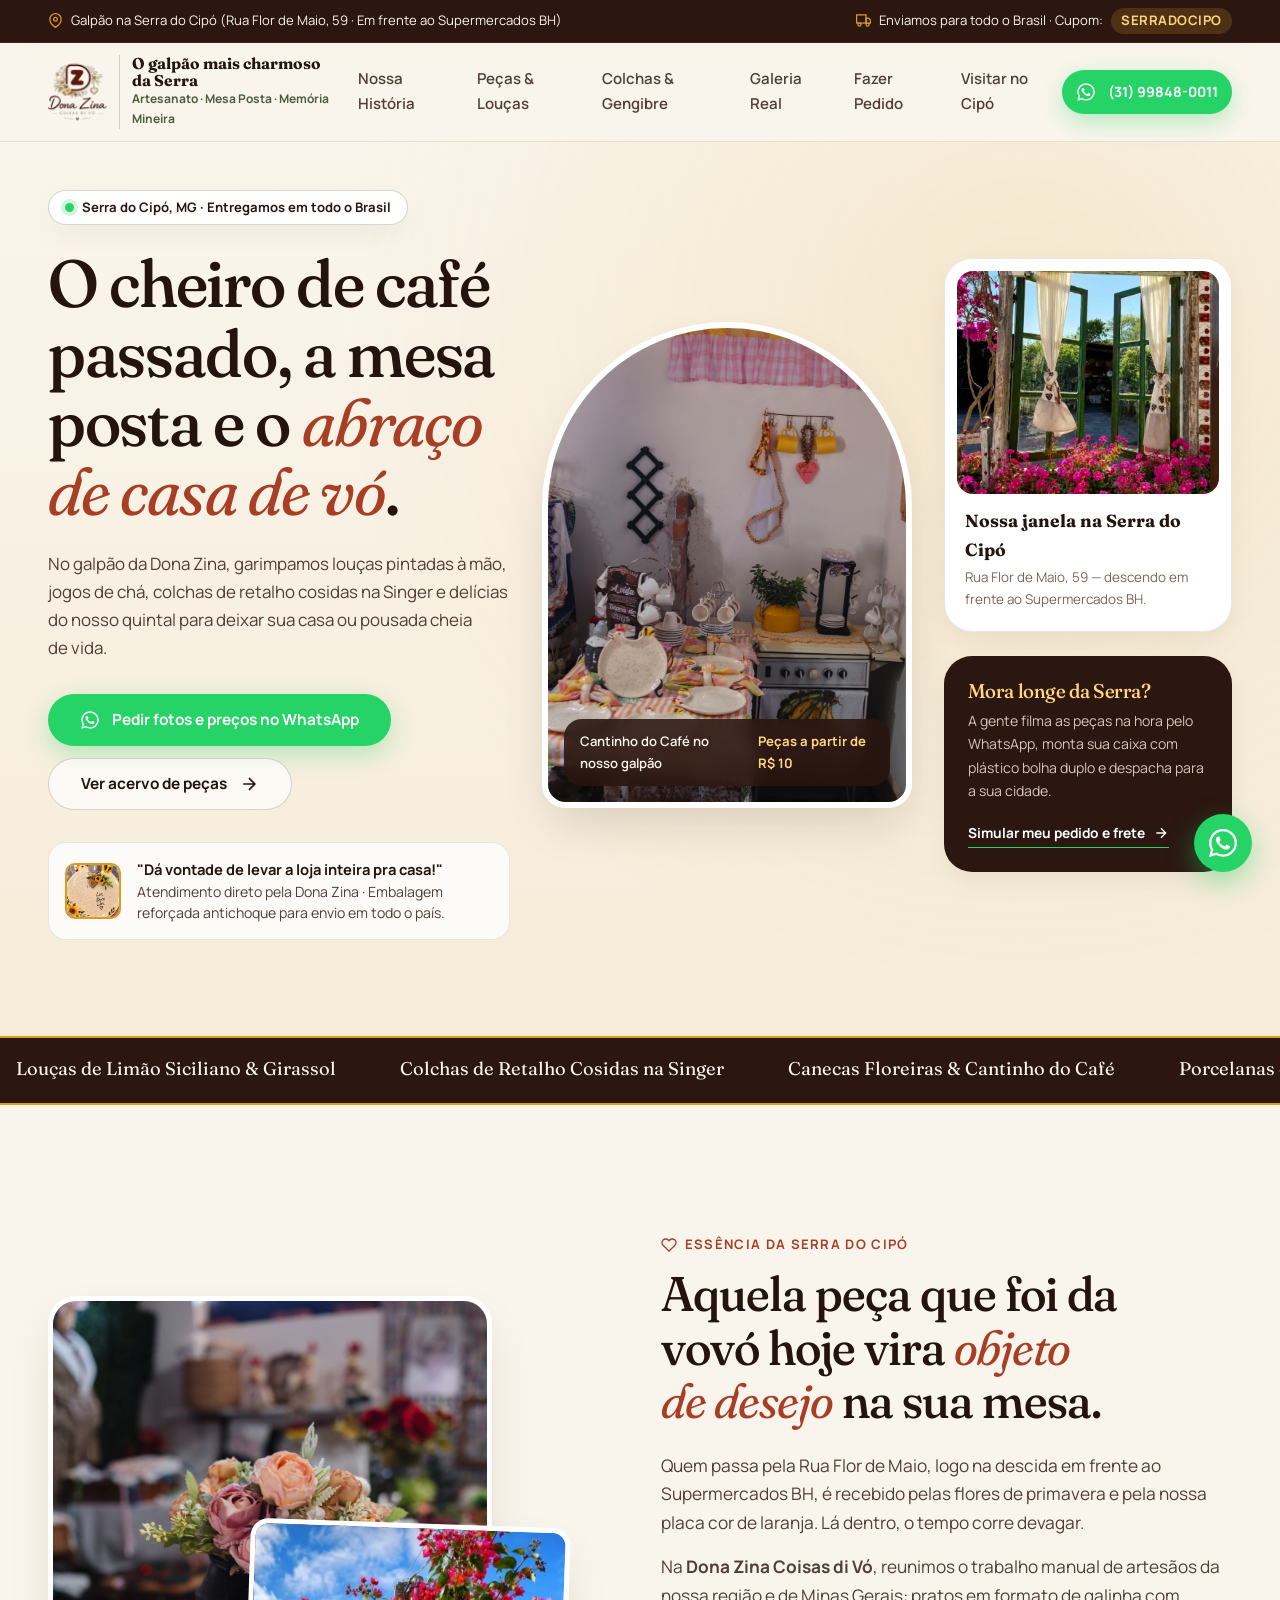
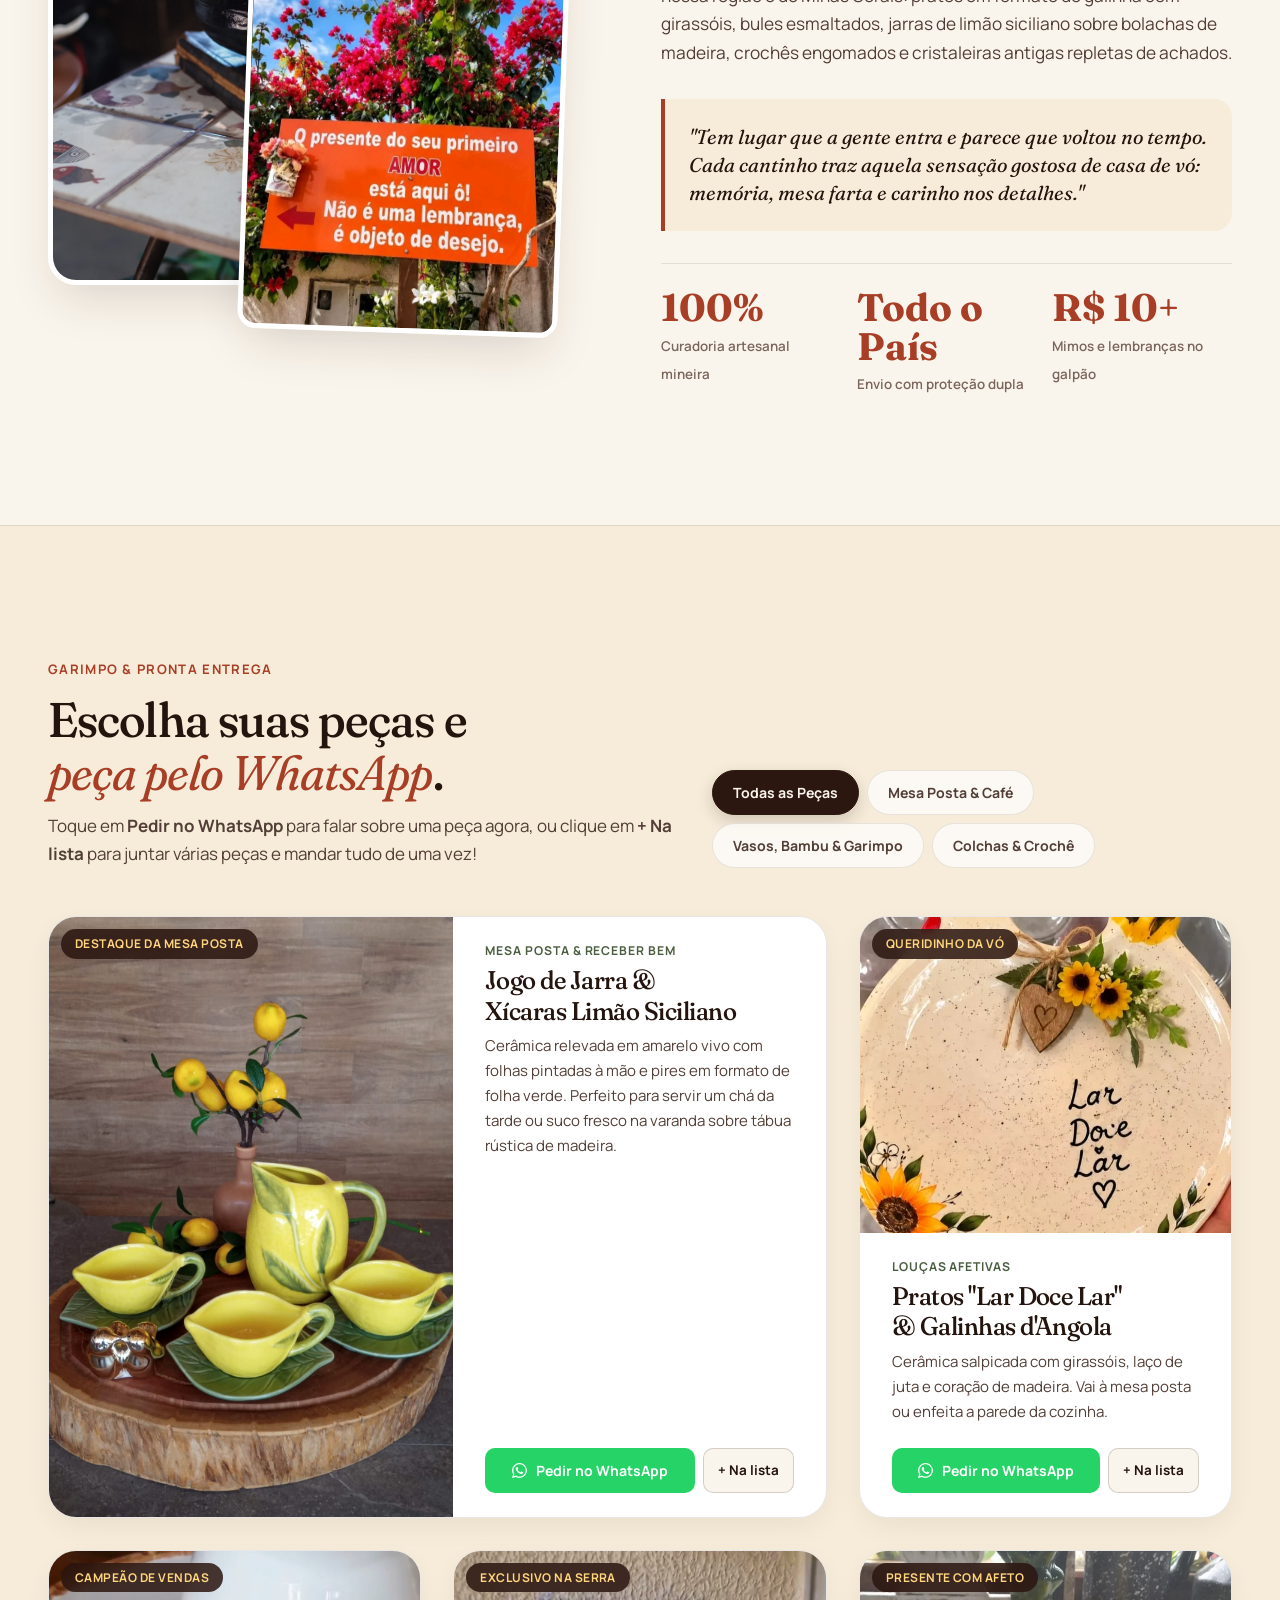
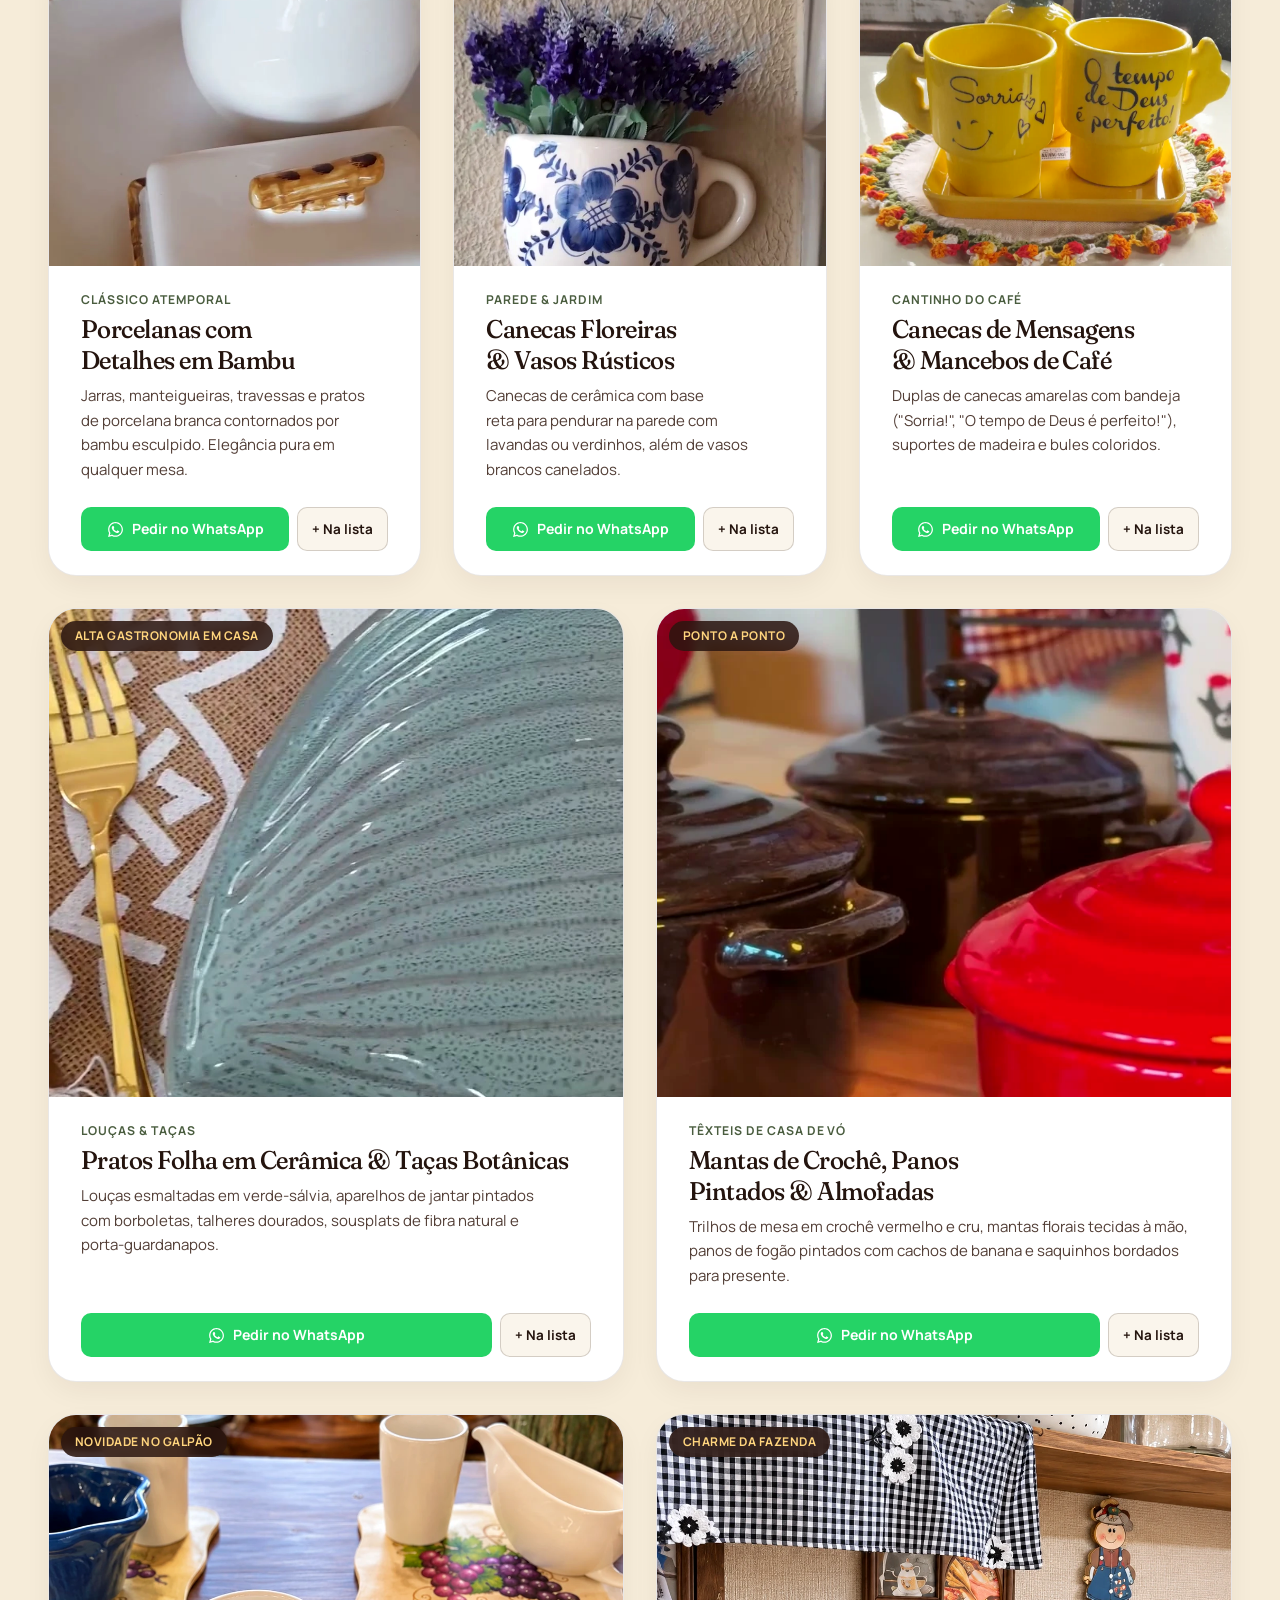
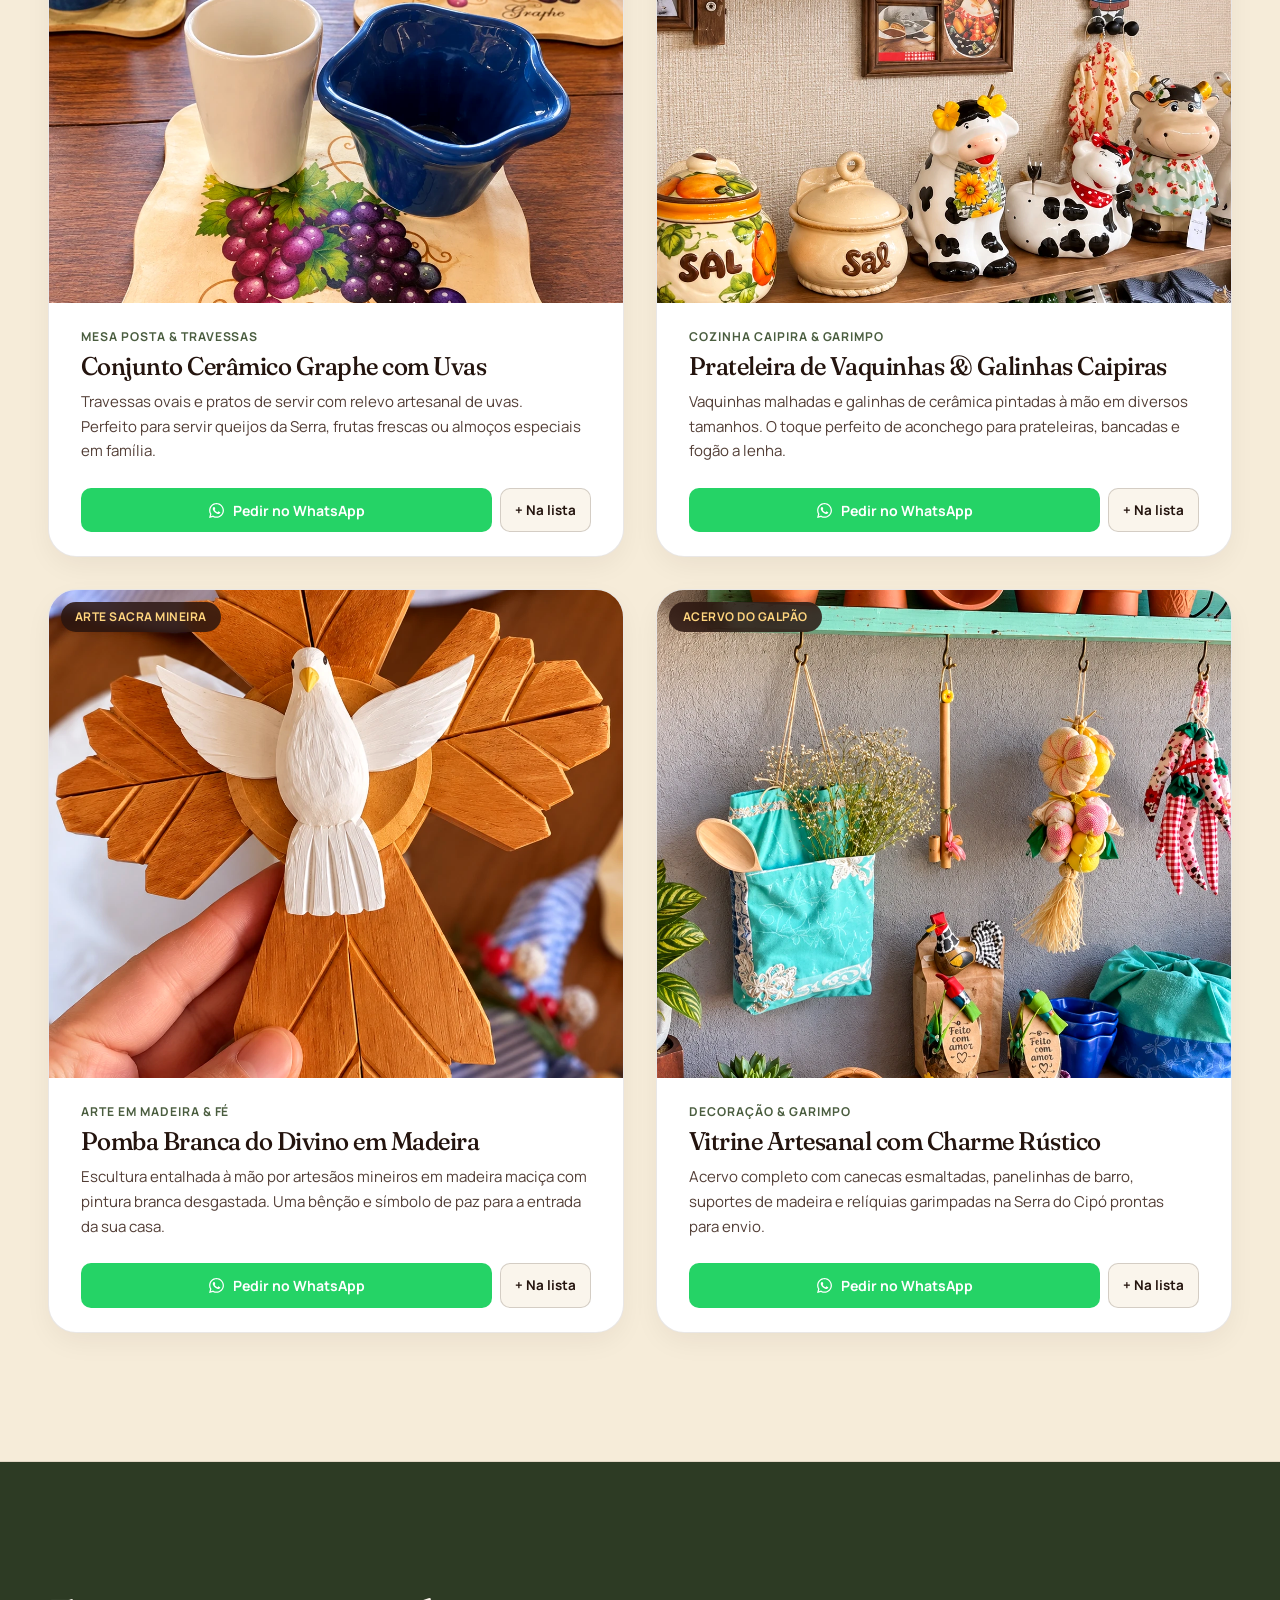
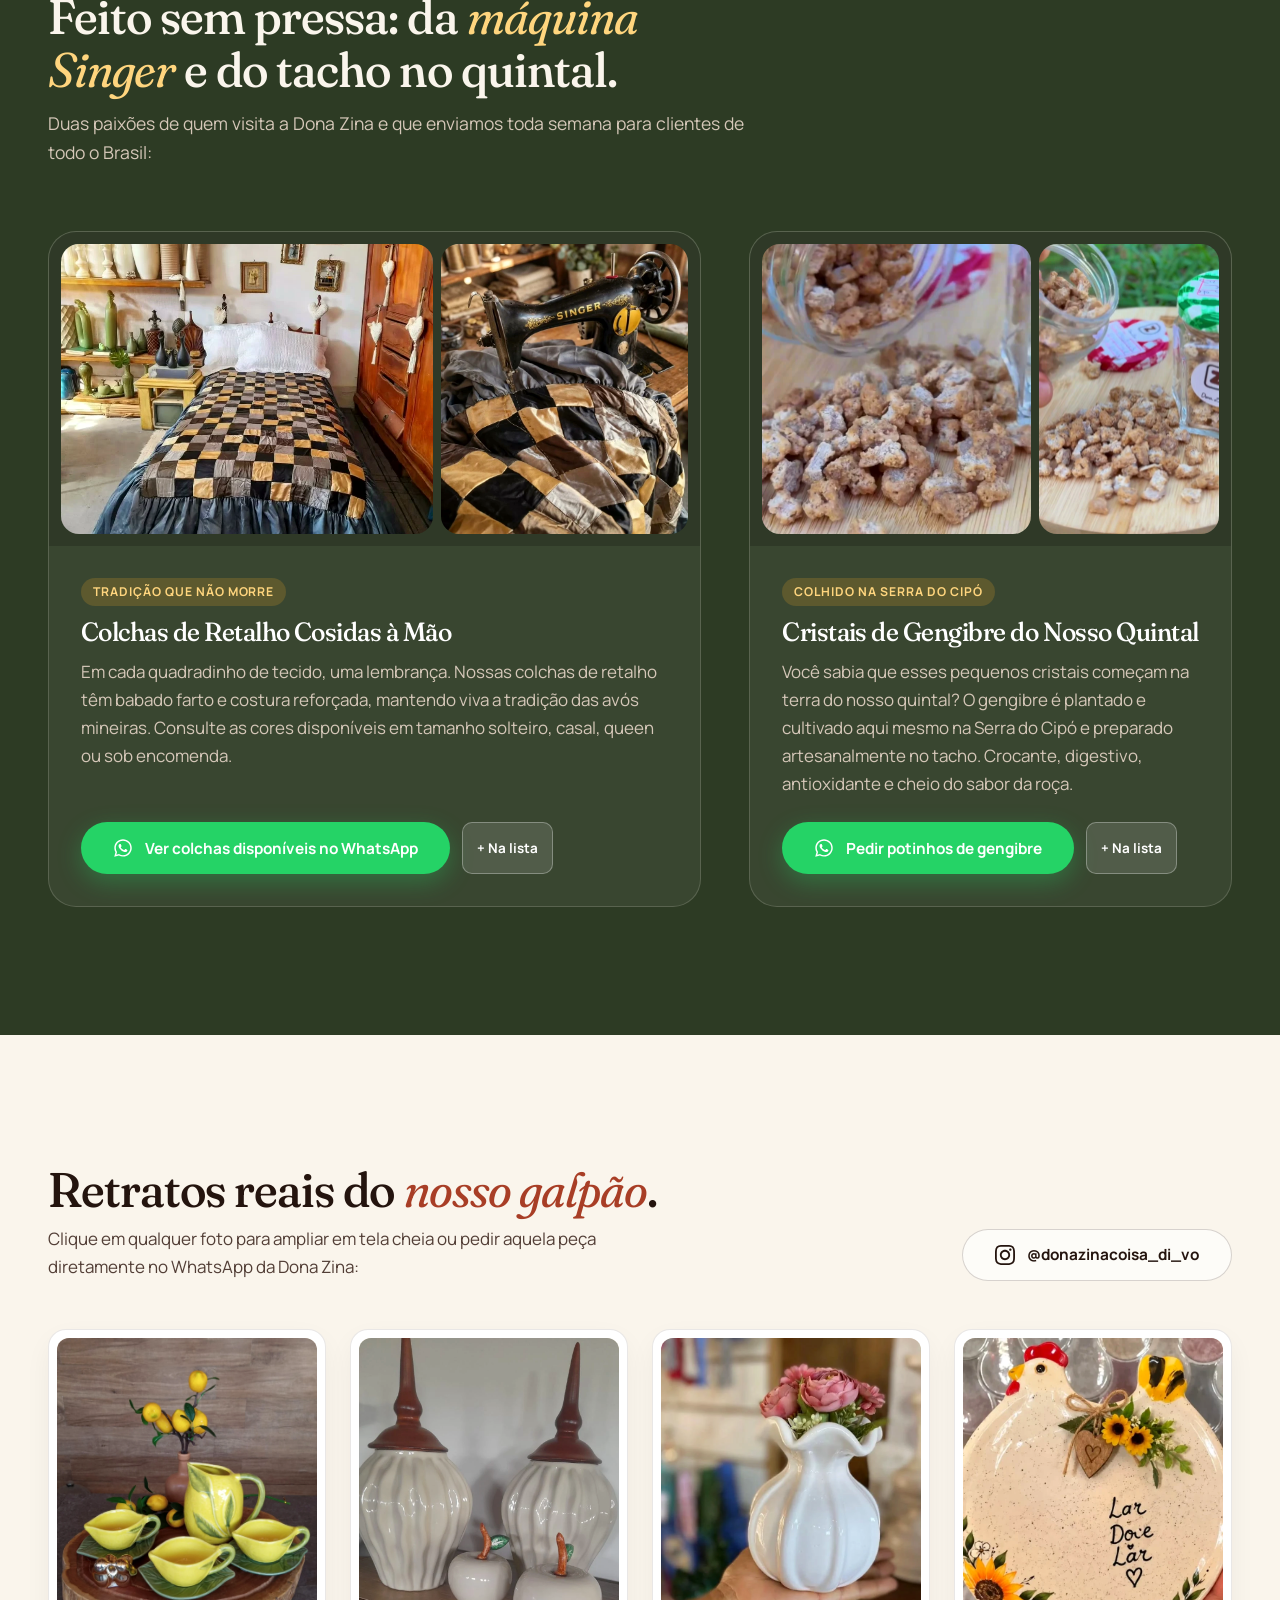
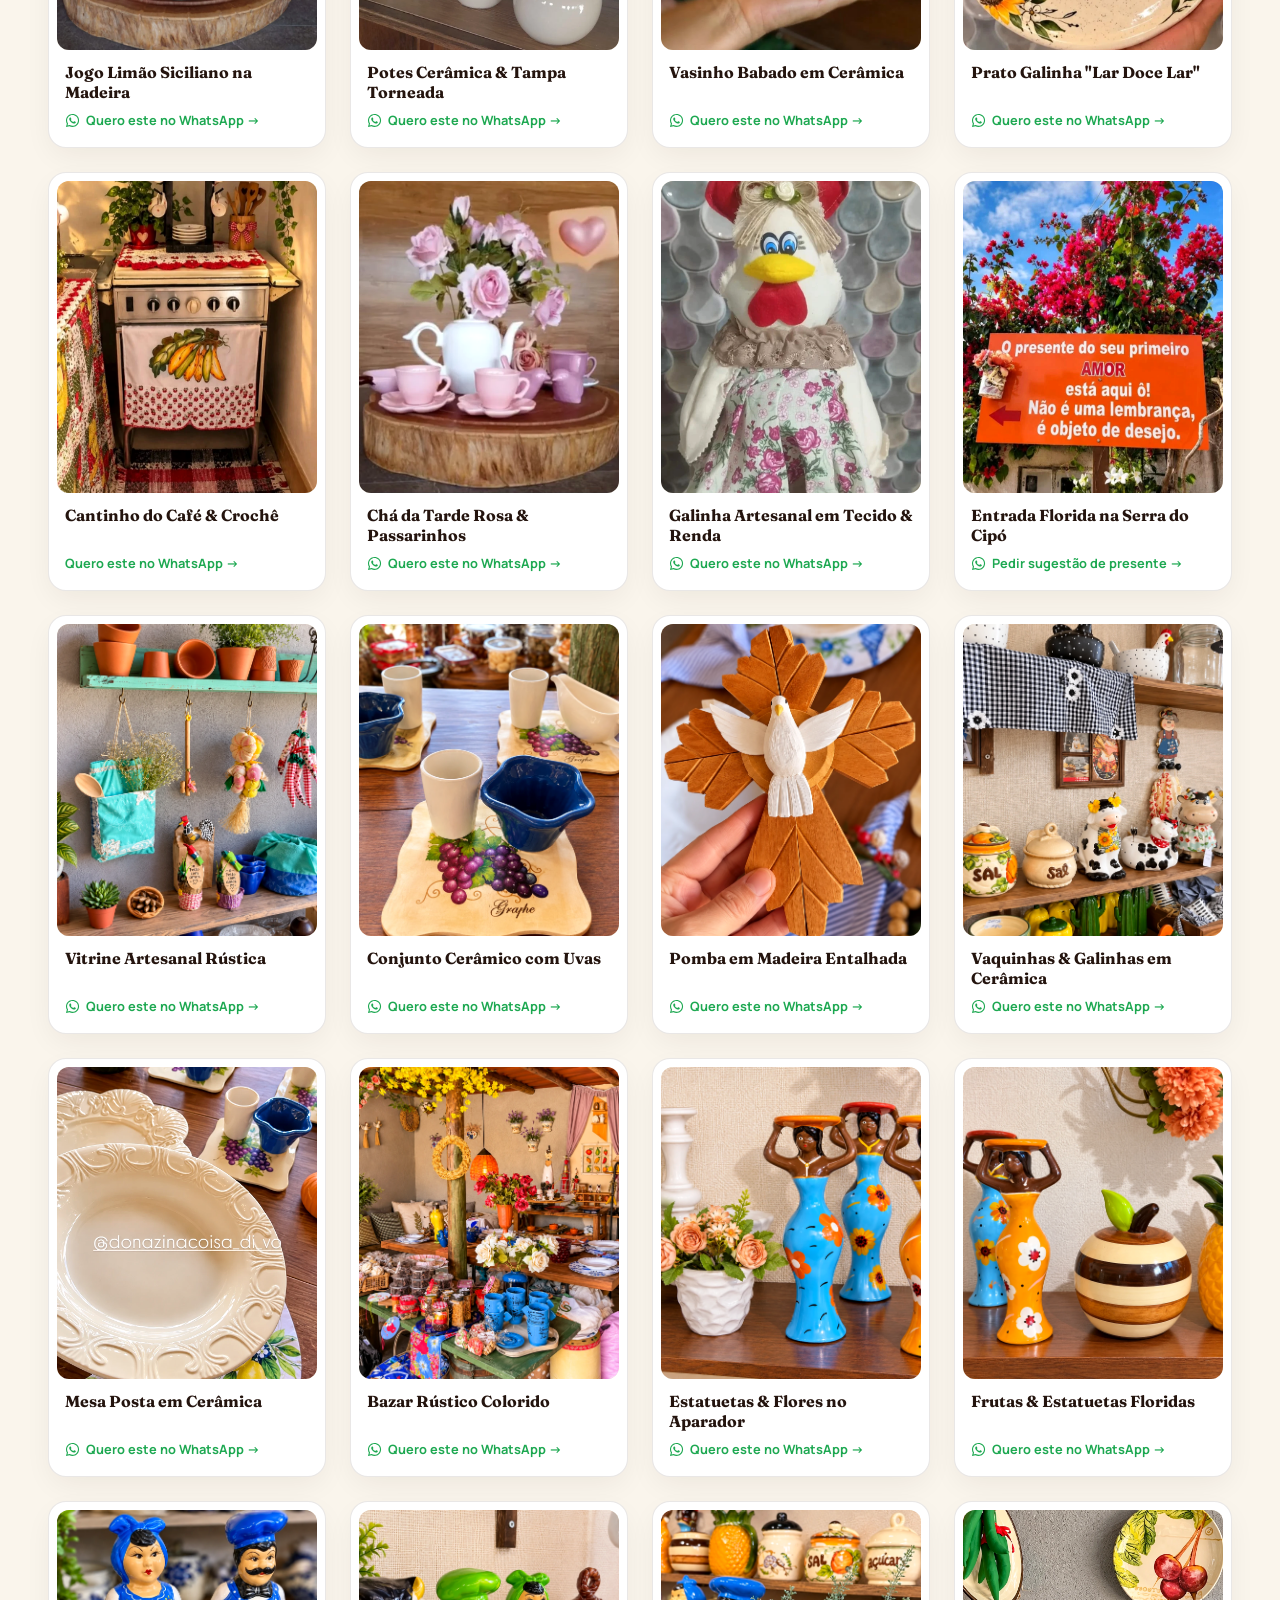
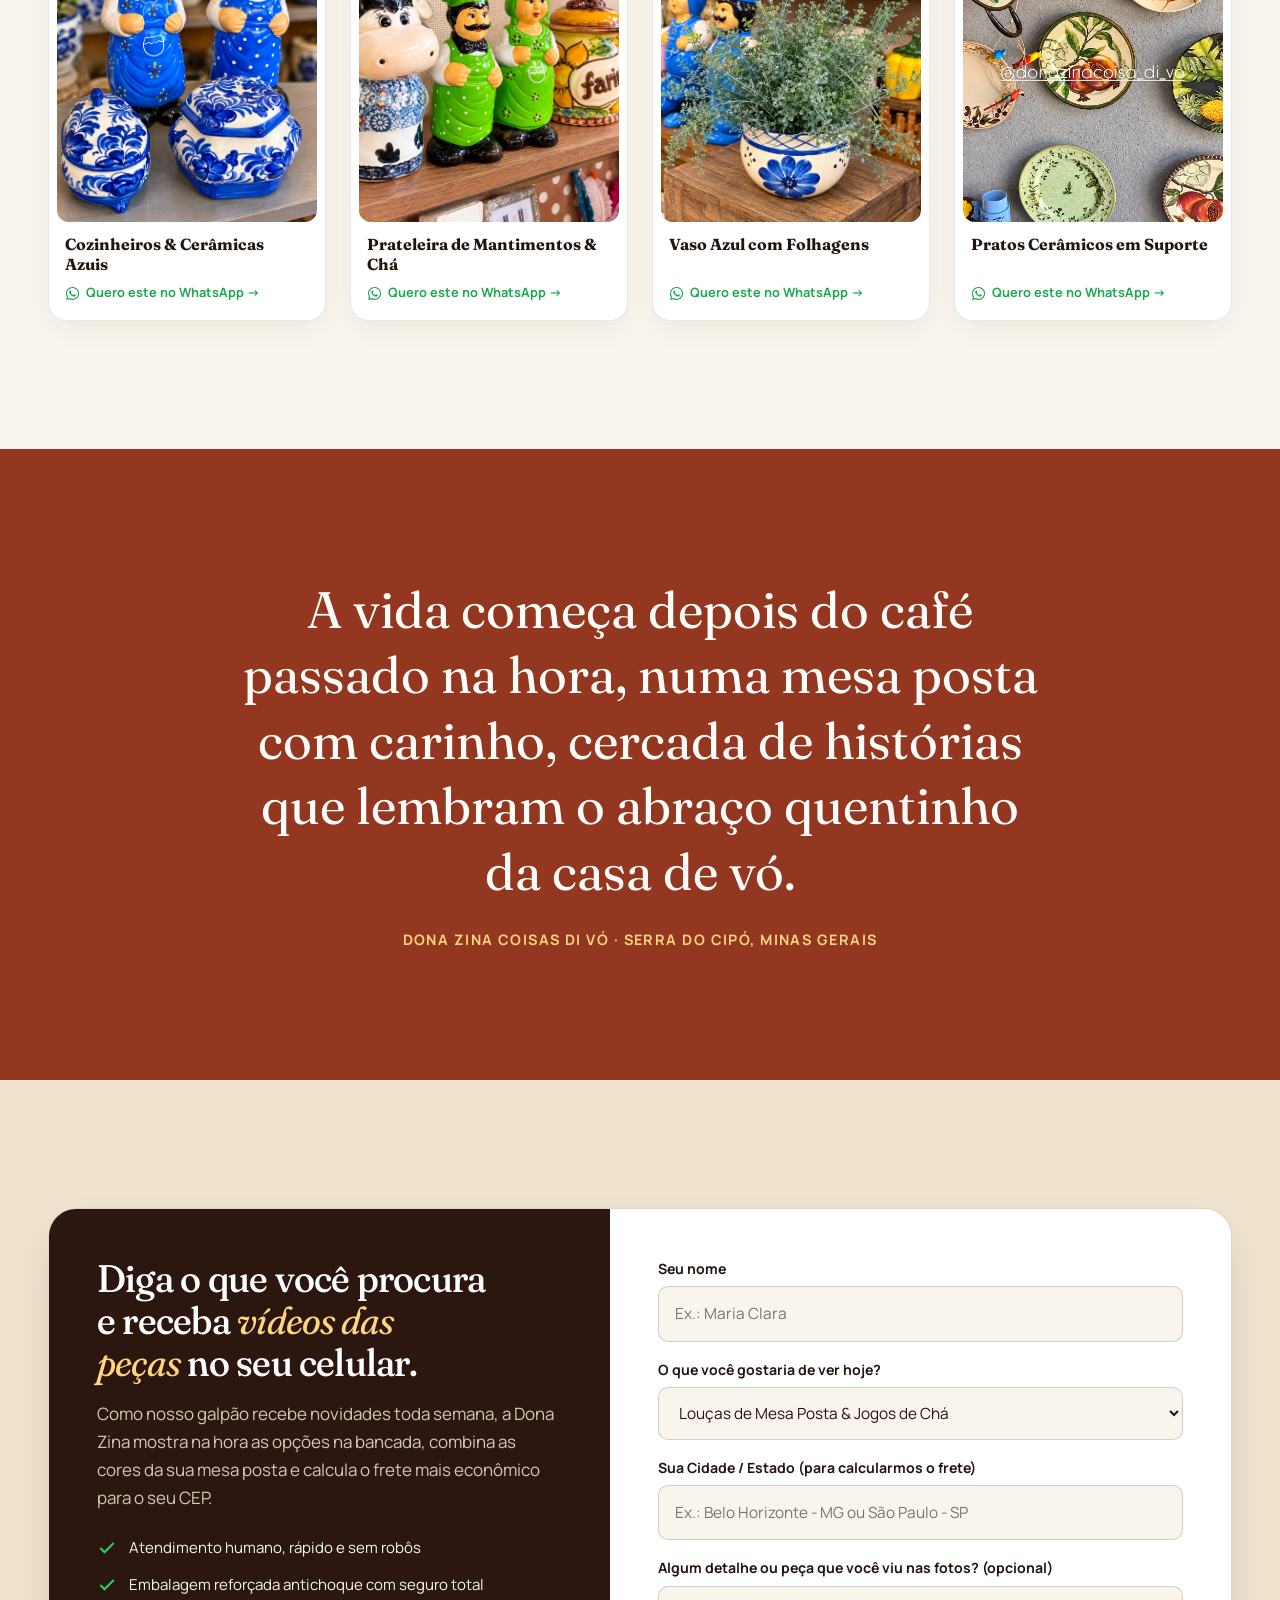
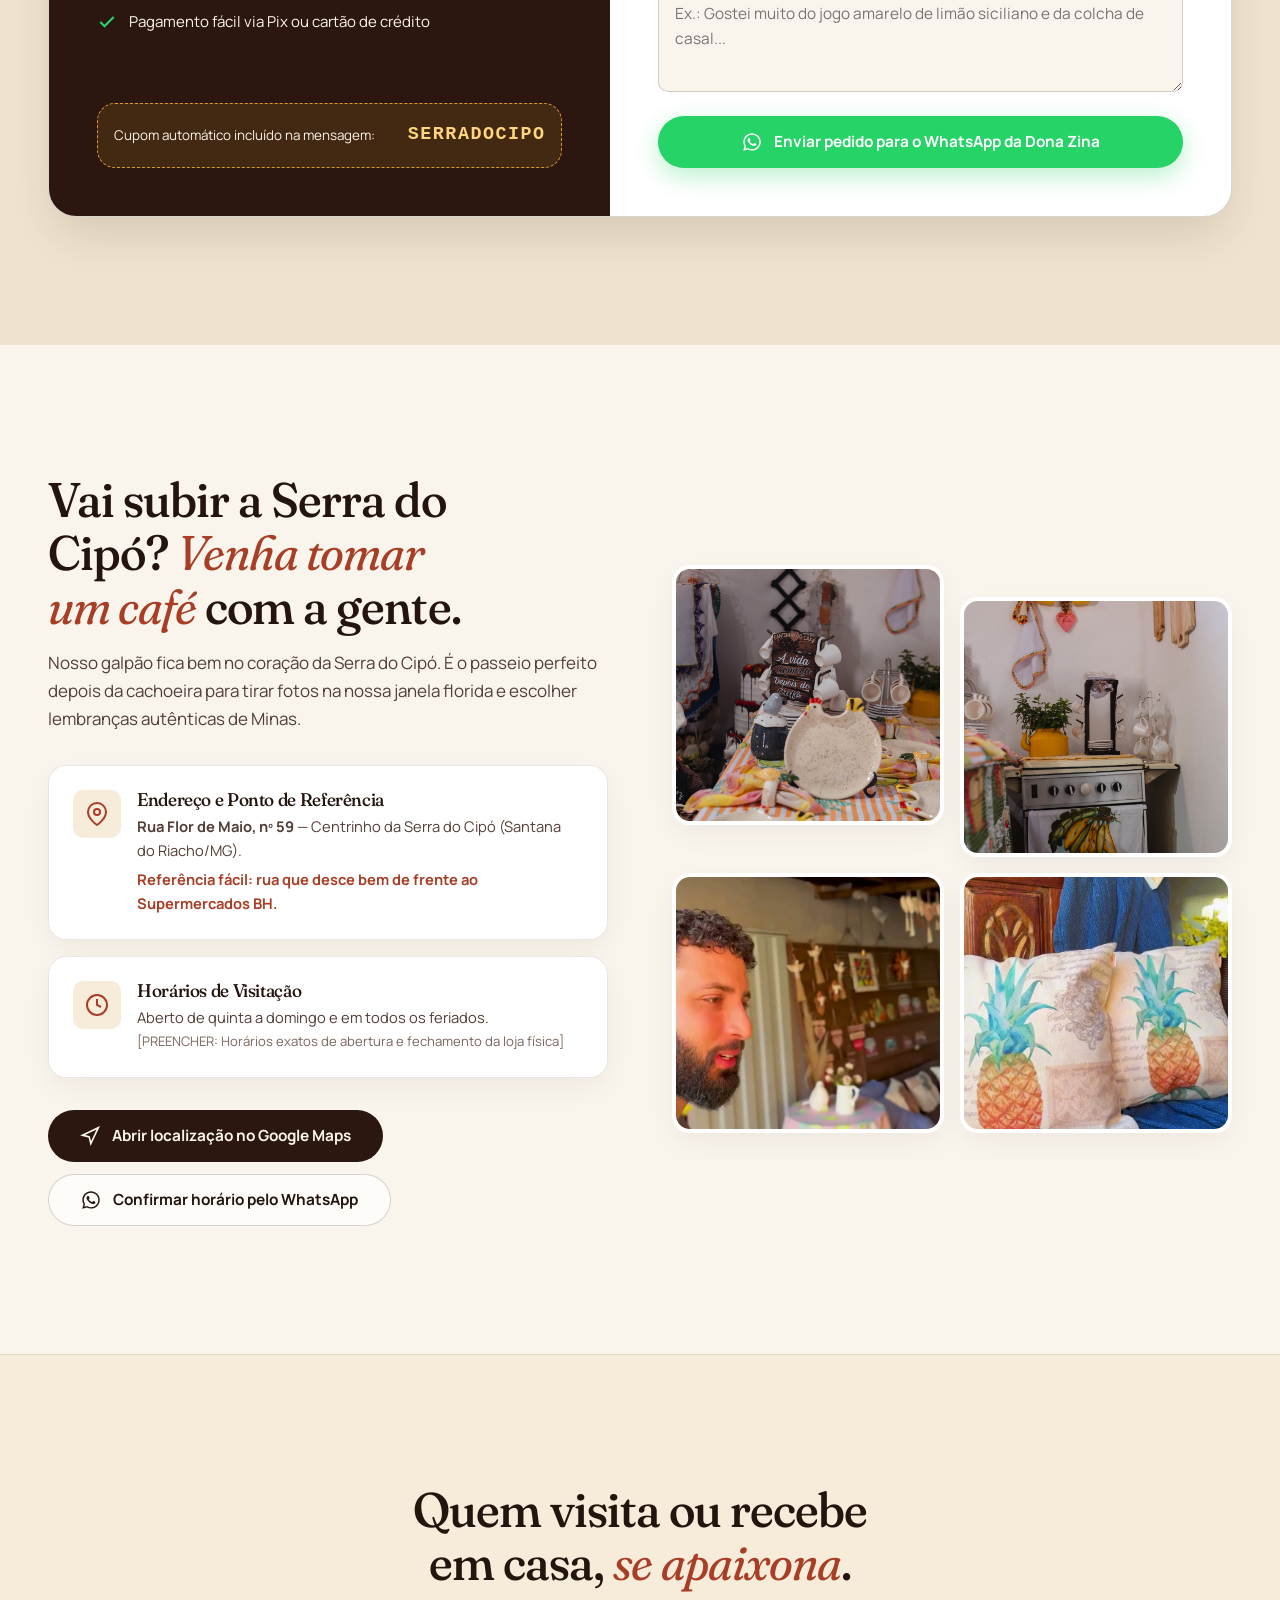
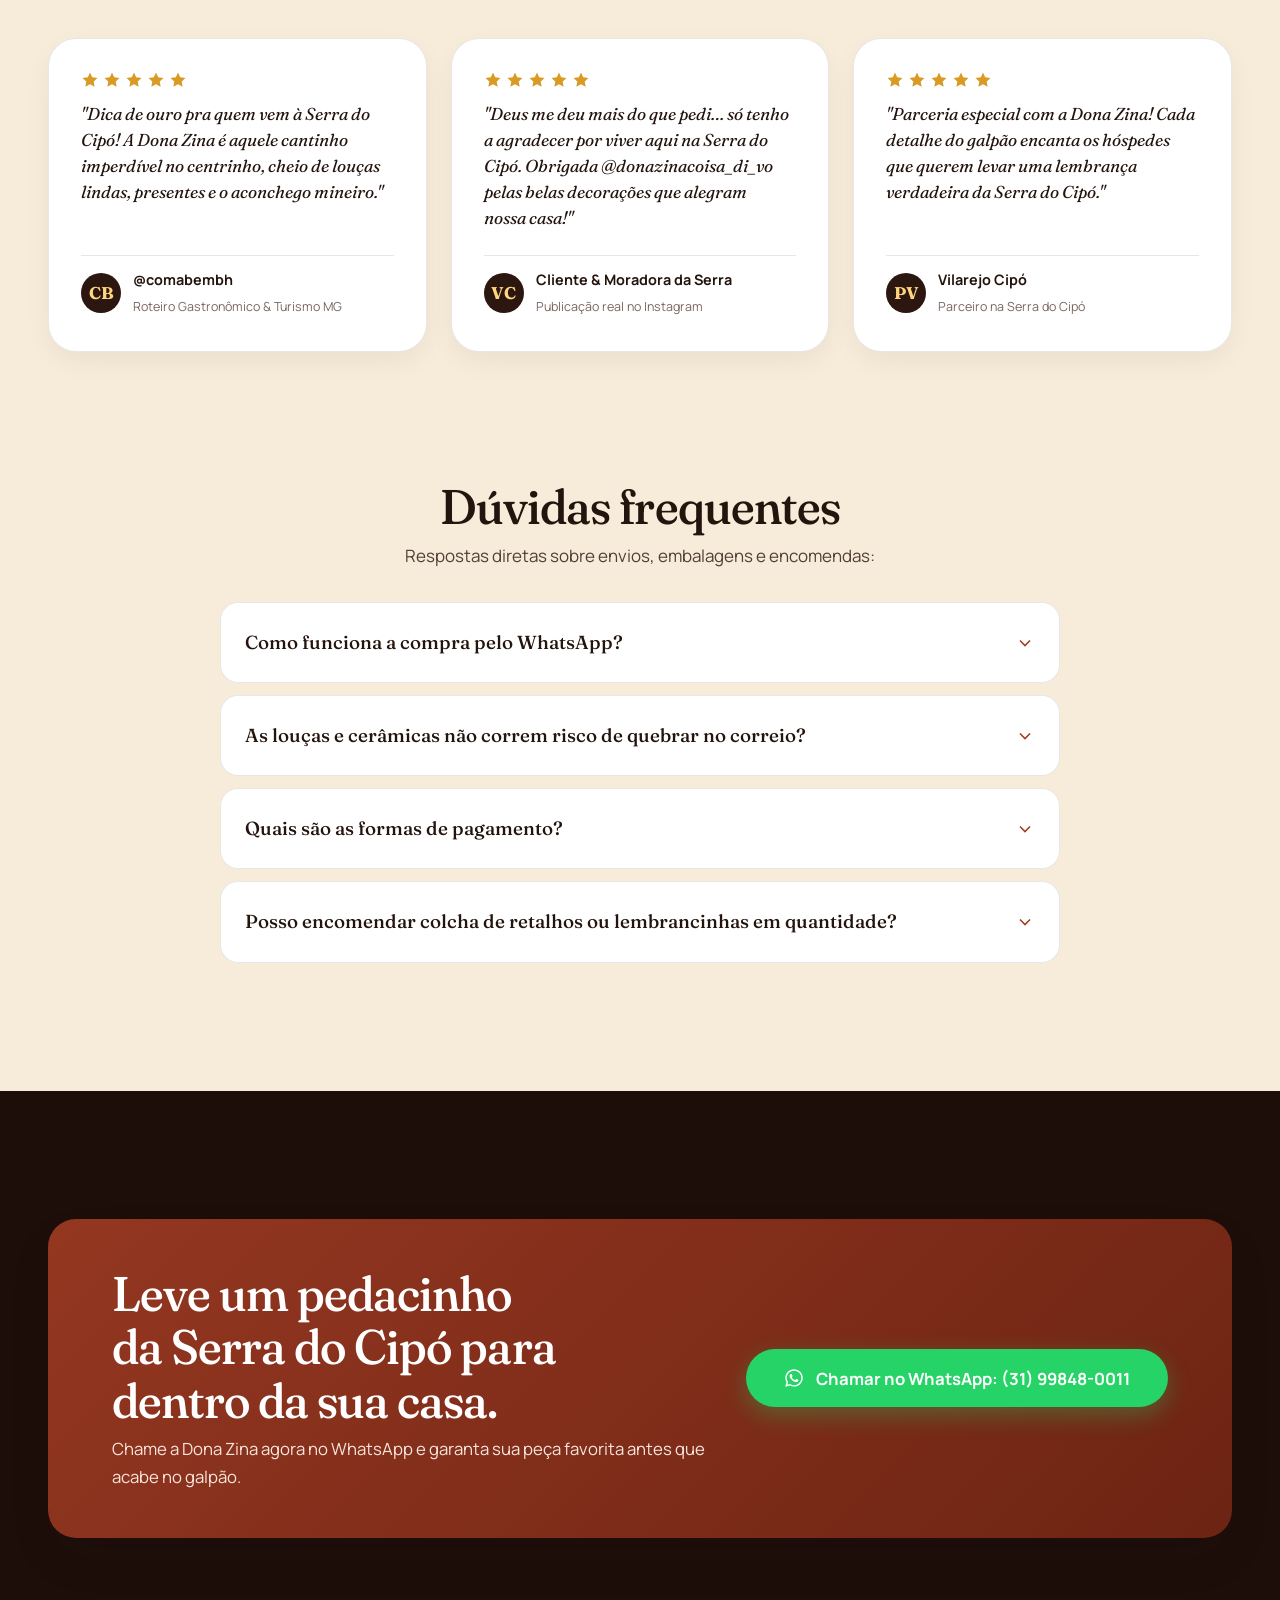
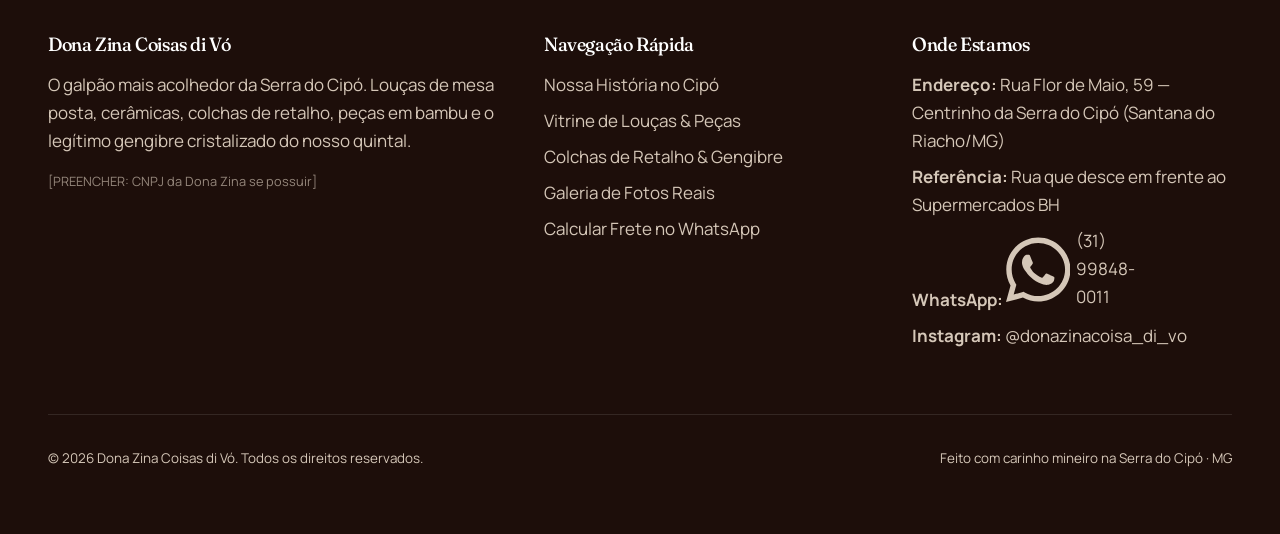
==== index.html @ c83d2f4a "feat: landing page e vitrine oficial Dona Zina Coisas di Vo" ====
<!DOCTYPE html>
<html lang="pt-BR">
<head>
  <meta charset="UTF-8">
  <meta http-equiv="refresh" content="0; url=novo/">
  <title>Dona Zina Coisas di Vó</title>
  <script>
    window.location.href = "novo/";
  </script>
</head>
<body>
  <p>Redirecionando para o site da Dona Zina... <a href="novo/">Clique aqui se não for redirecionado</a>.</p>
</body>
</html>
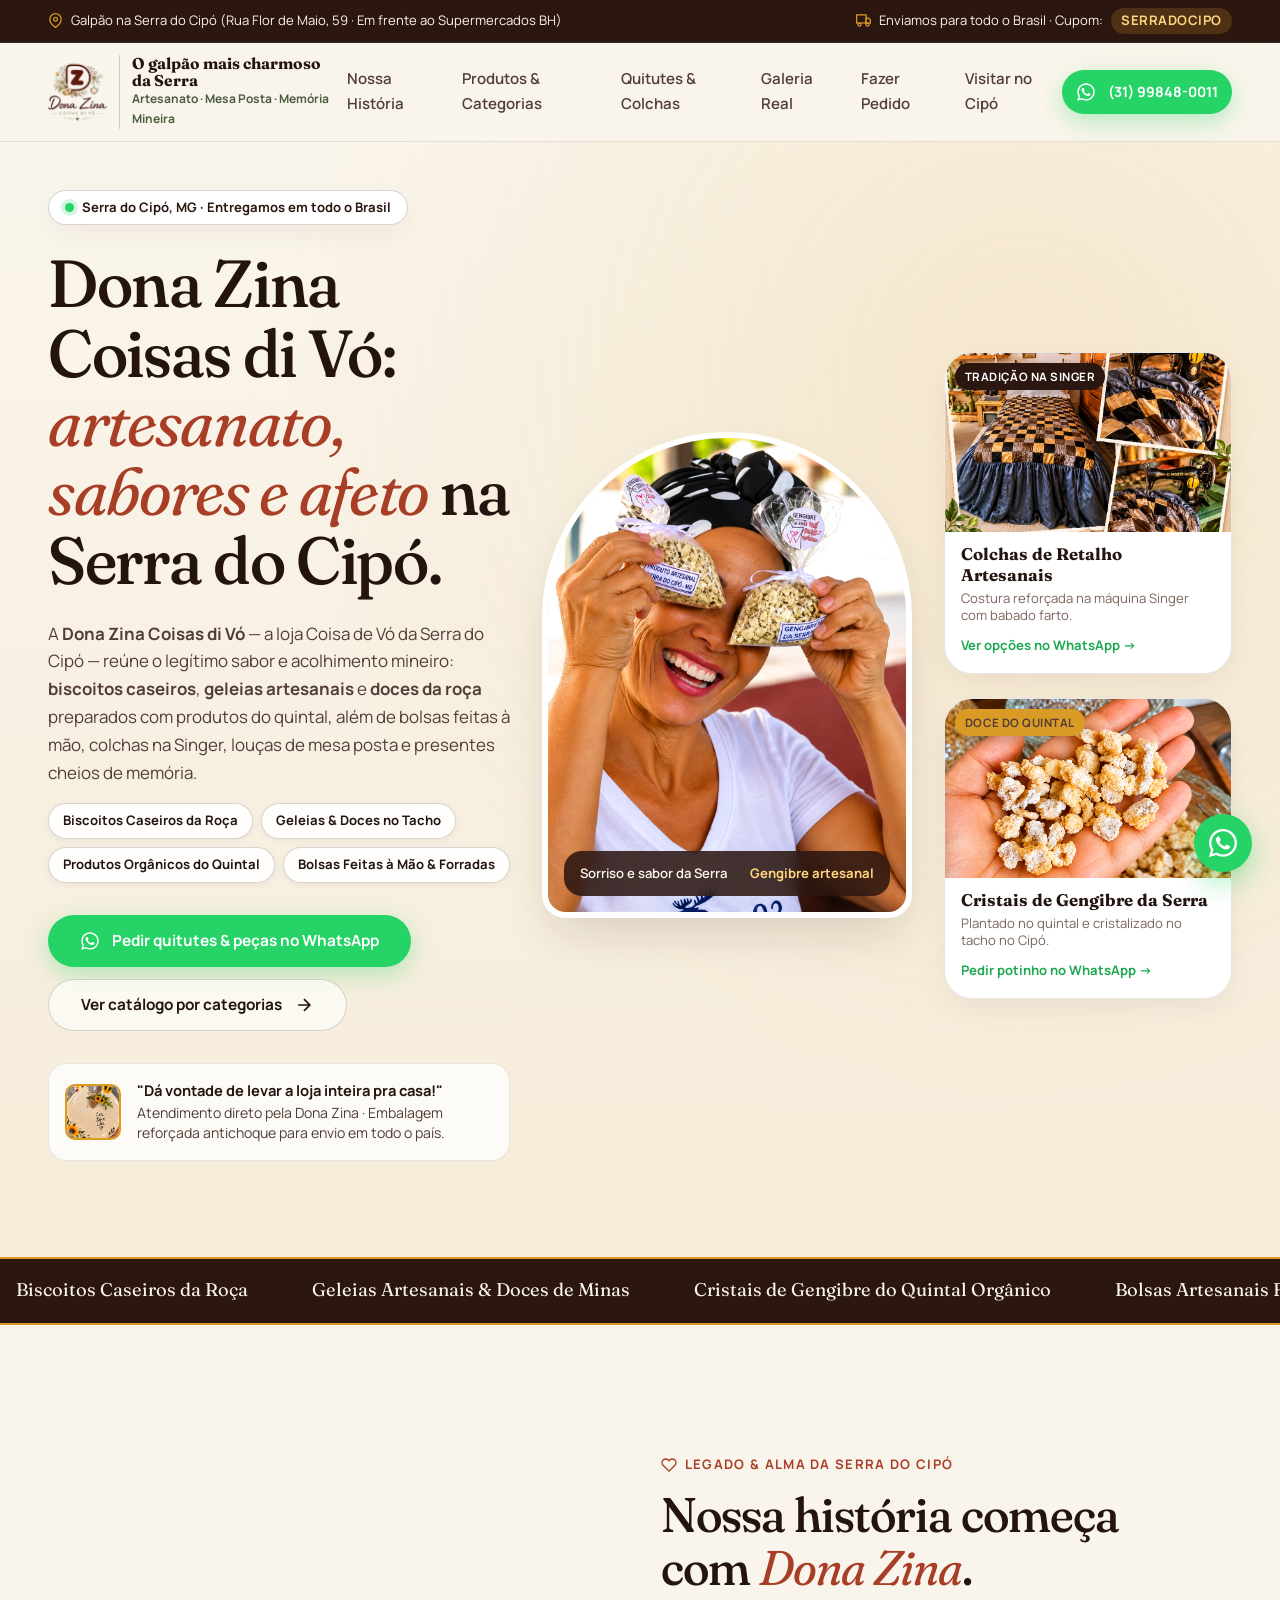
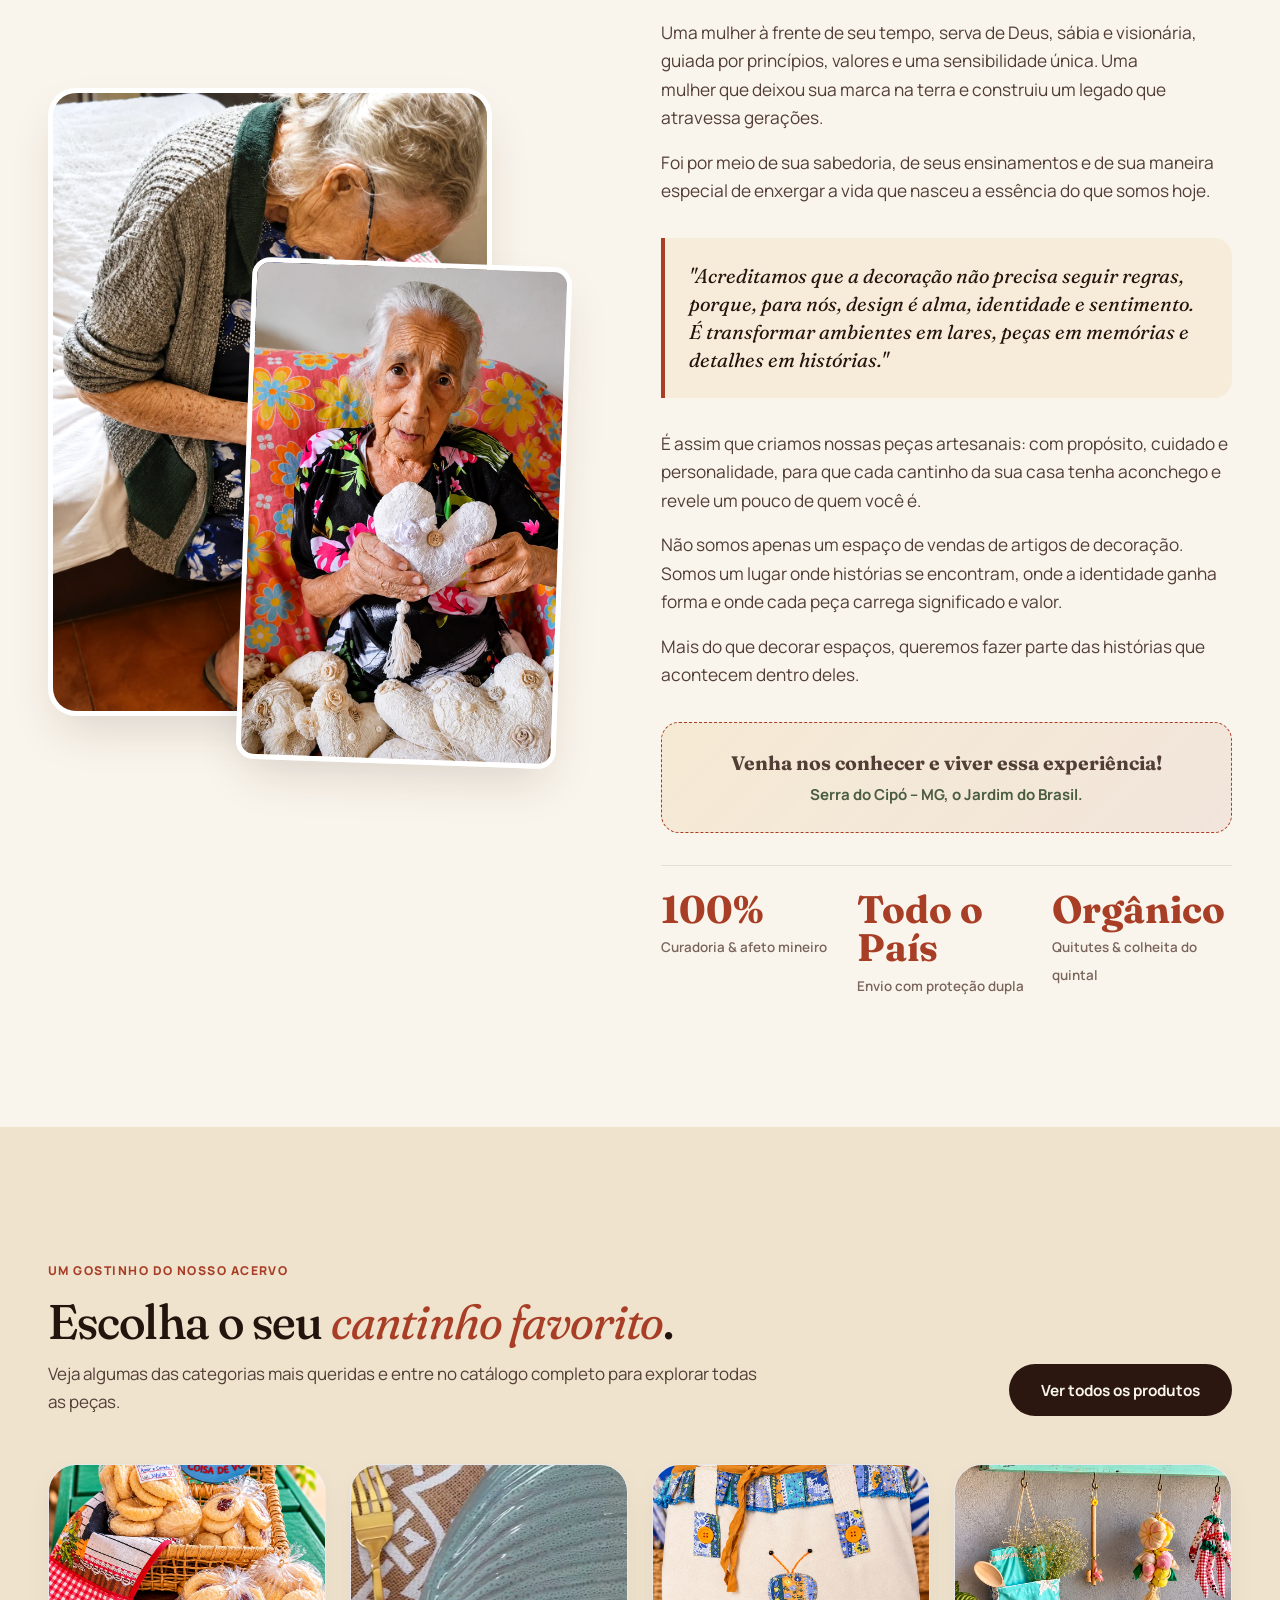
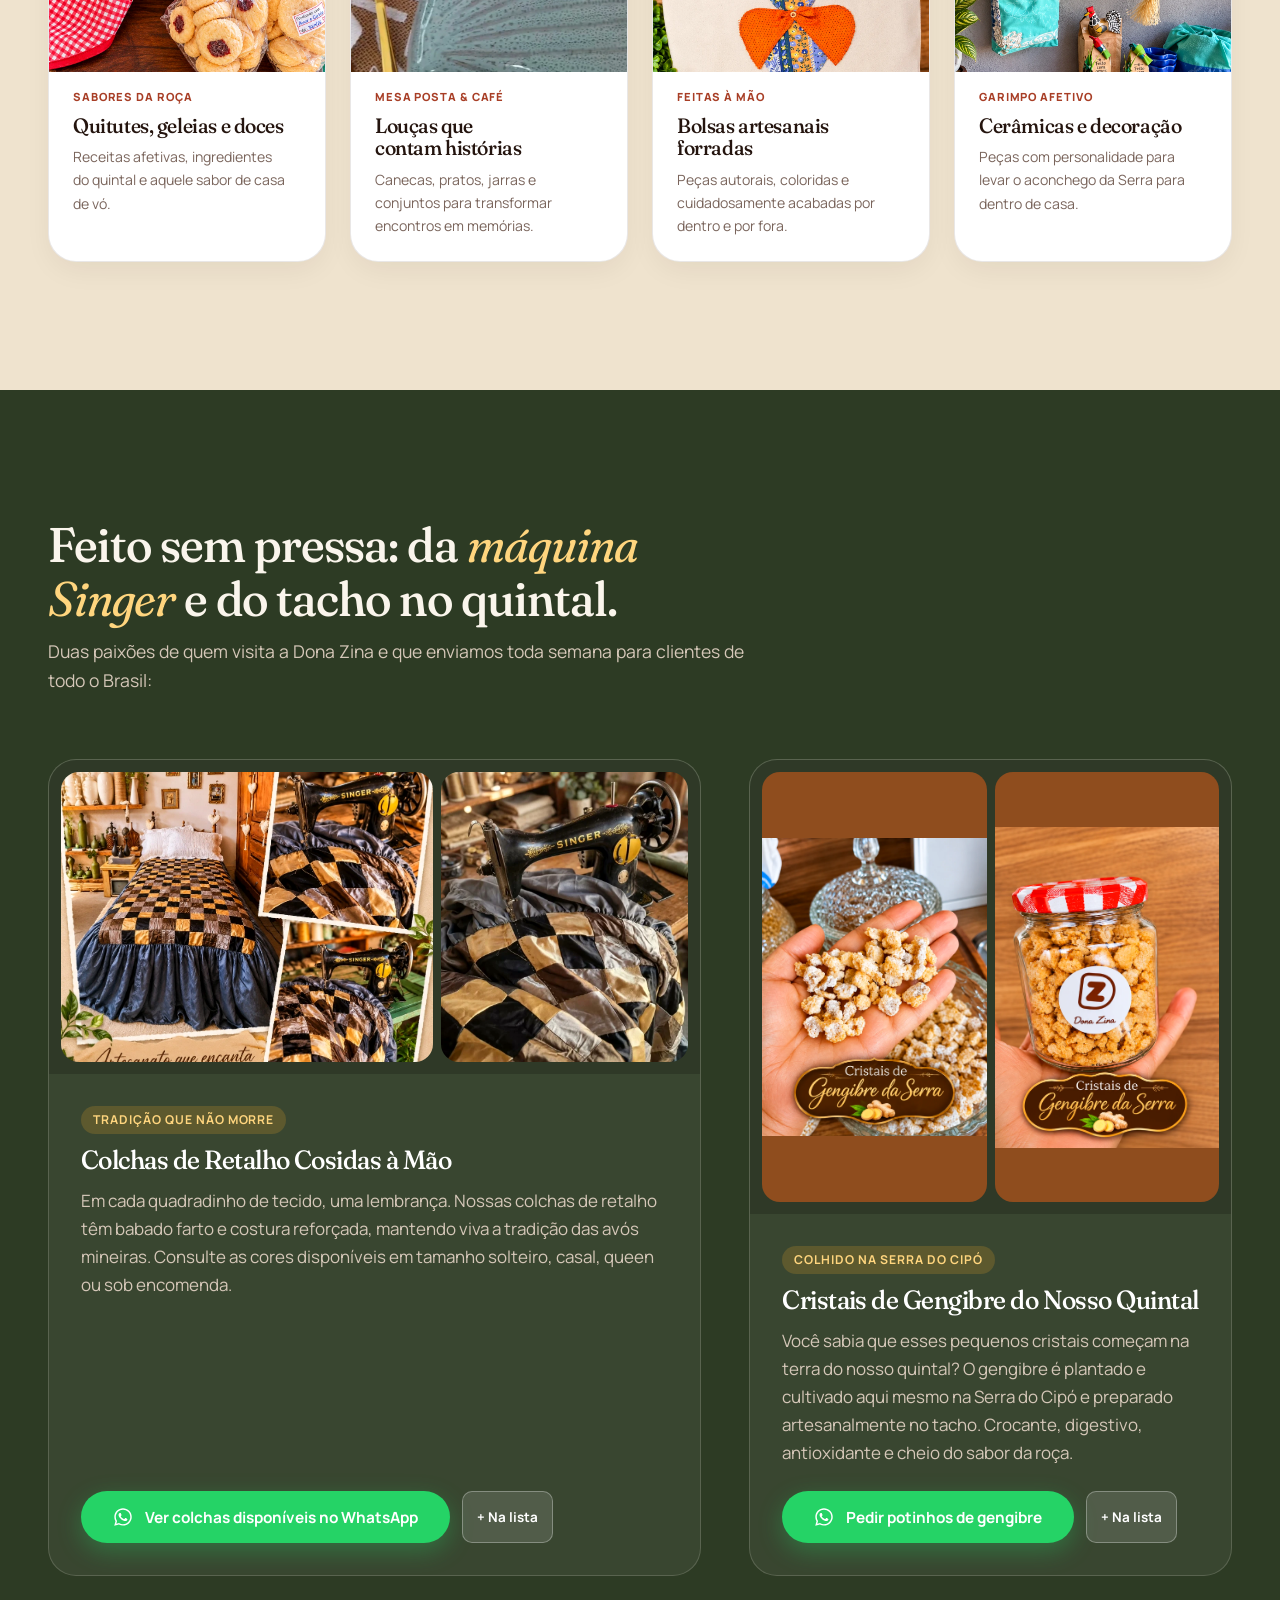
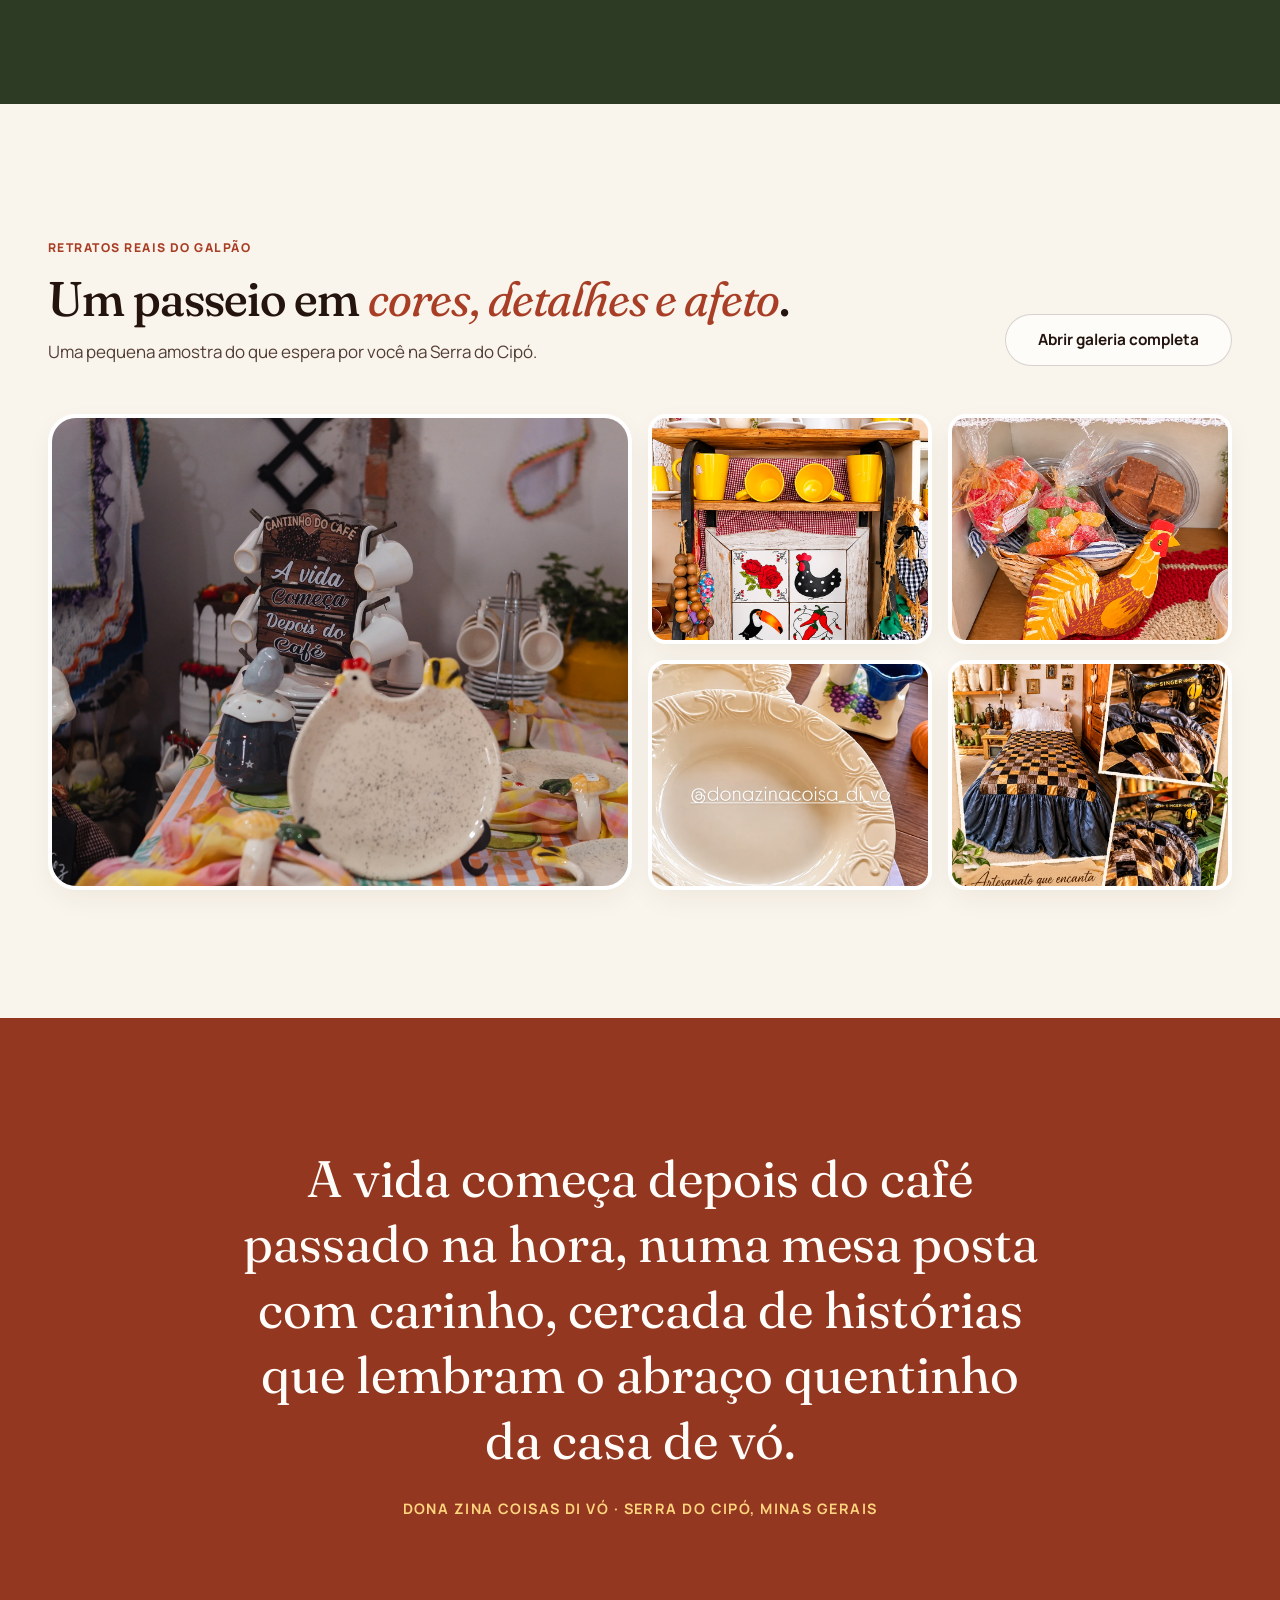
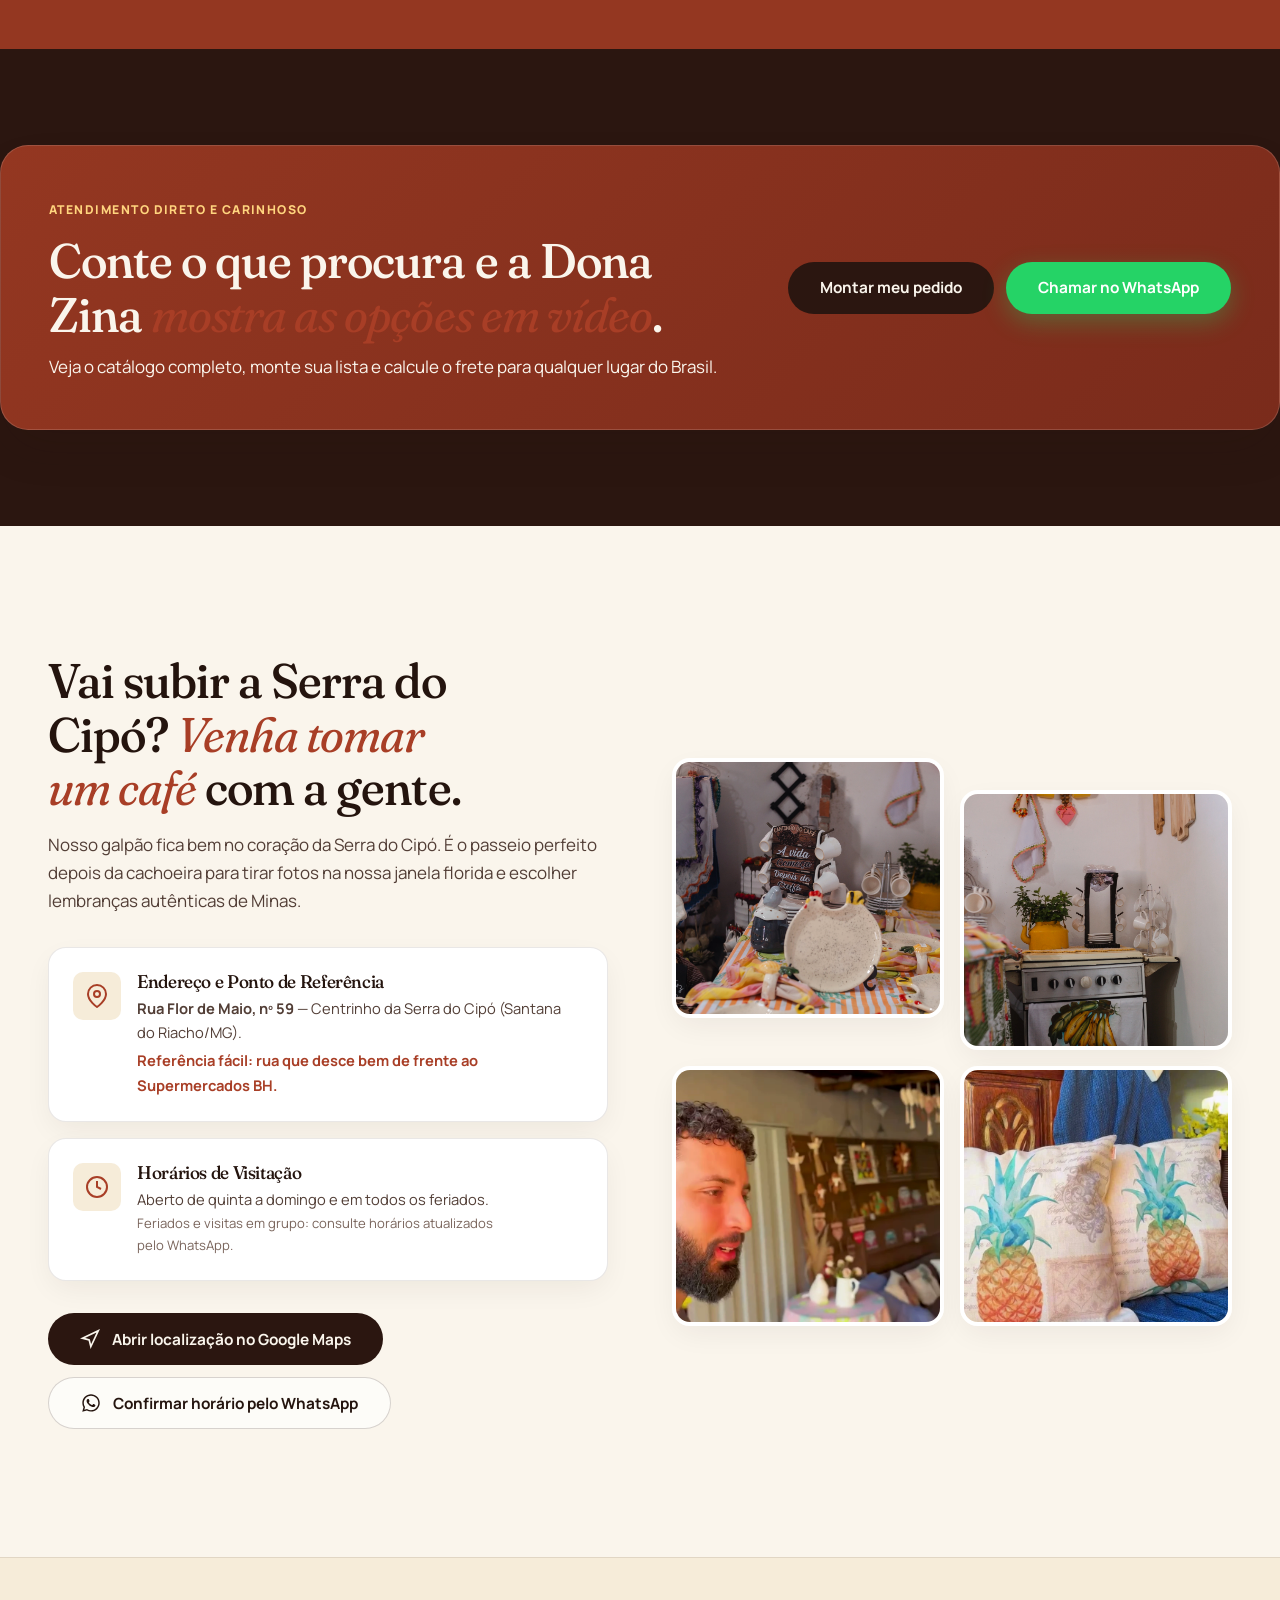
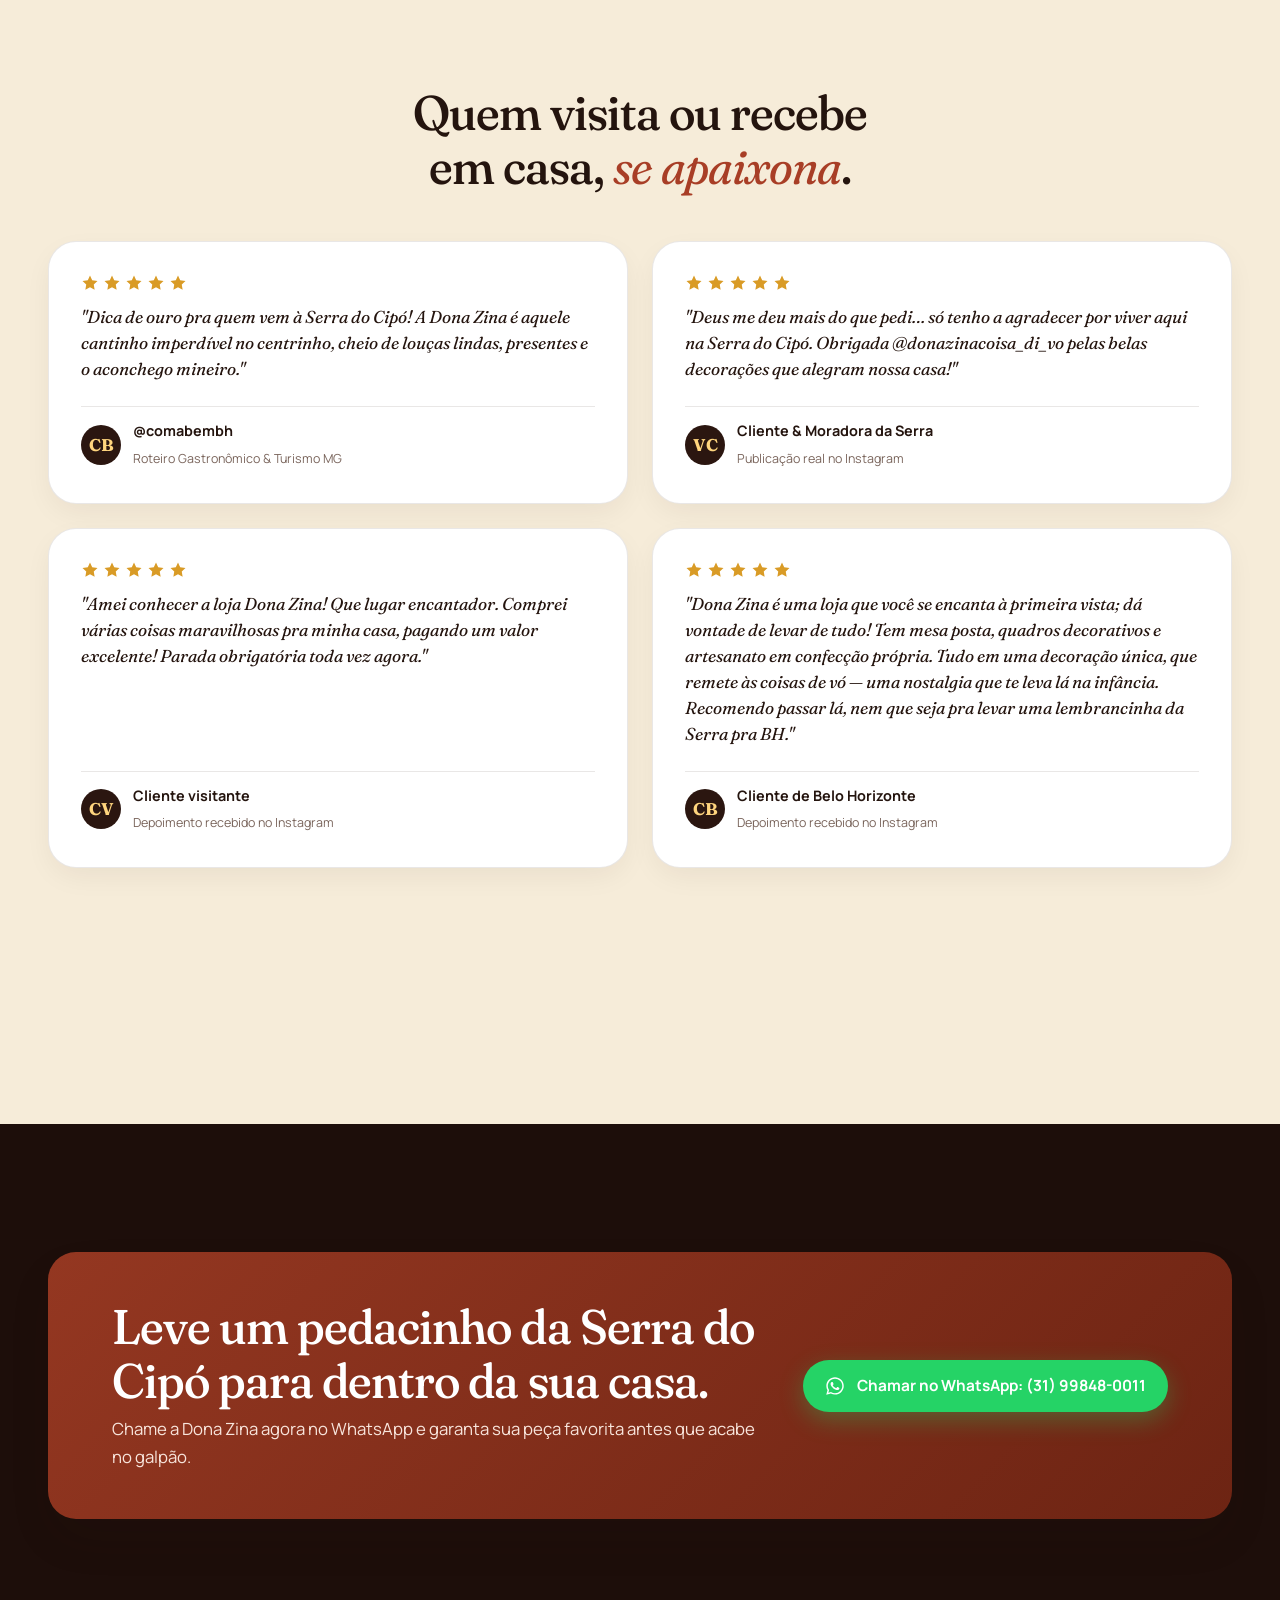
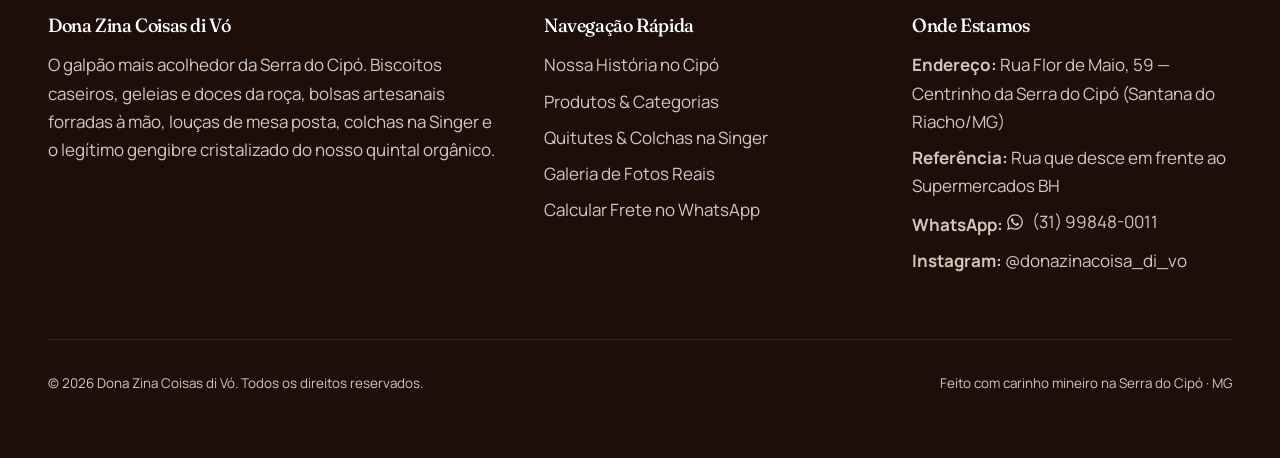
==== commit c6ae0eb6: "feat: otimizar SEO e indexação local" ====
--- a/index.html
+++ b/index.html
@@ -2,11 +2,12 @@
 <html lang="pt-BR">
 <head>
   <meta charset="UTF-8">
+  <meta name="viewport" content="width=device-width, initial-scale=1.0">
+  <title>Dona Zina Coisas di Vó — Serra do Cipó</title>
+  <meta name="robots" content="noindex, follow">
+  <link rel="canonical" href="https://donazinacoisadivo.vercel.app/novo/">
   <meta http-equiv="refresh" content="0; url=novo/">
-  <title>Dona Zina Coisas di Vó</title>
-  <script>
-    window.location.href = "novo/";
-  </script>
+  <script>window.location.replace("novo/");</script>
 </head>
 <body>
   <p>Redirecionando para o site da Dona Zina... <a href="novo/">Clique aqui se não for redirecionado</a>.</p>
